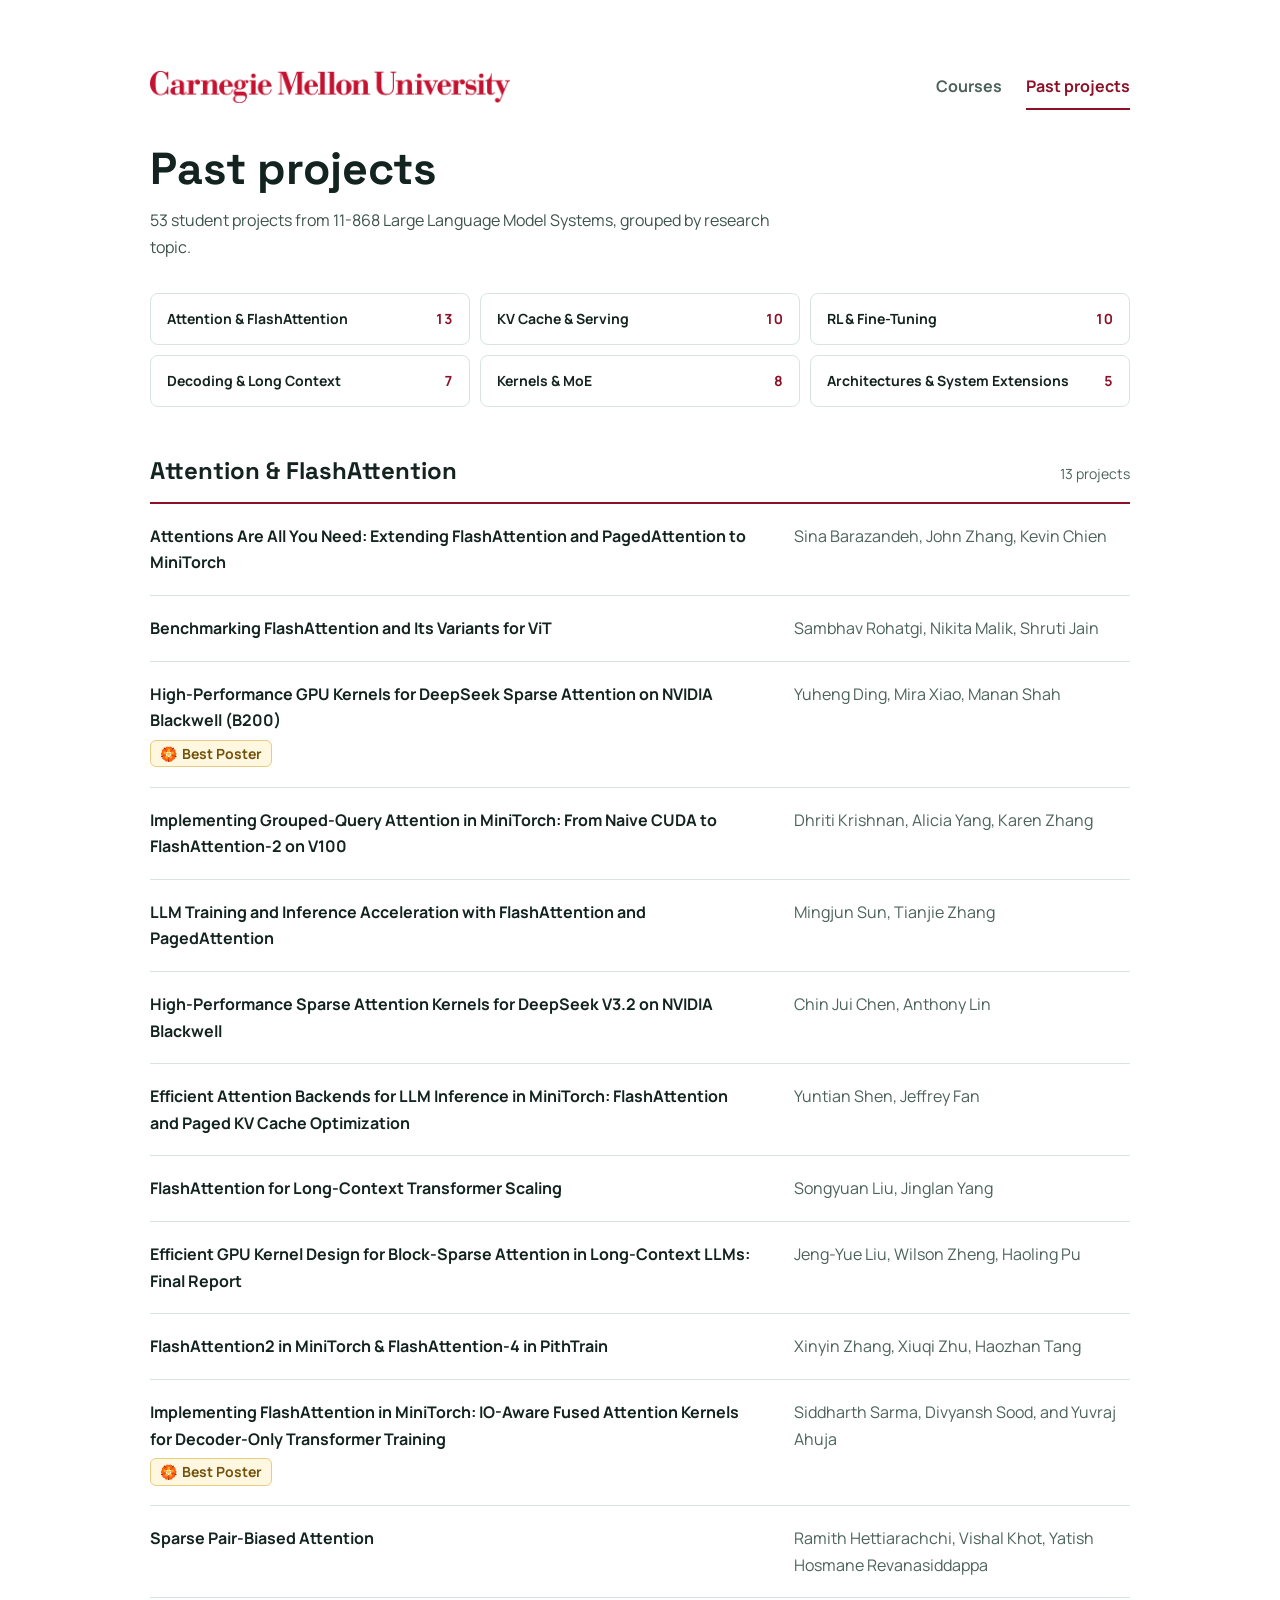
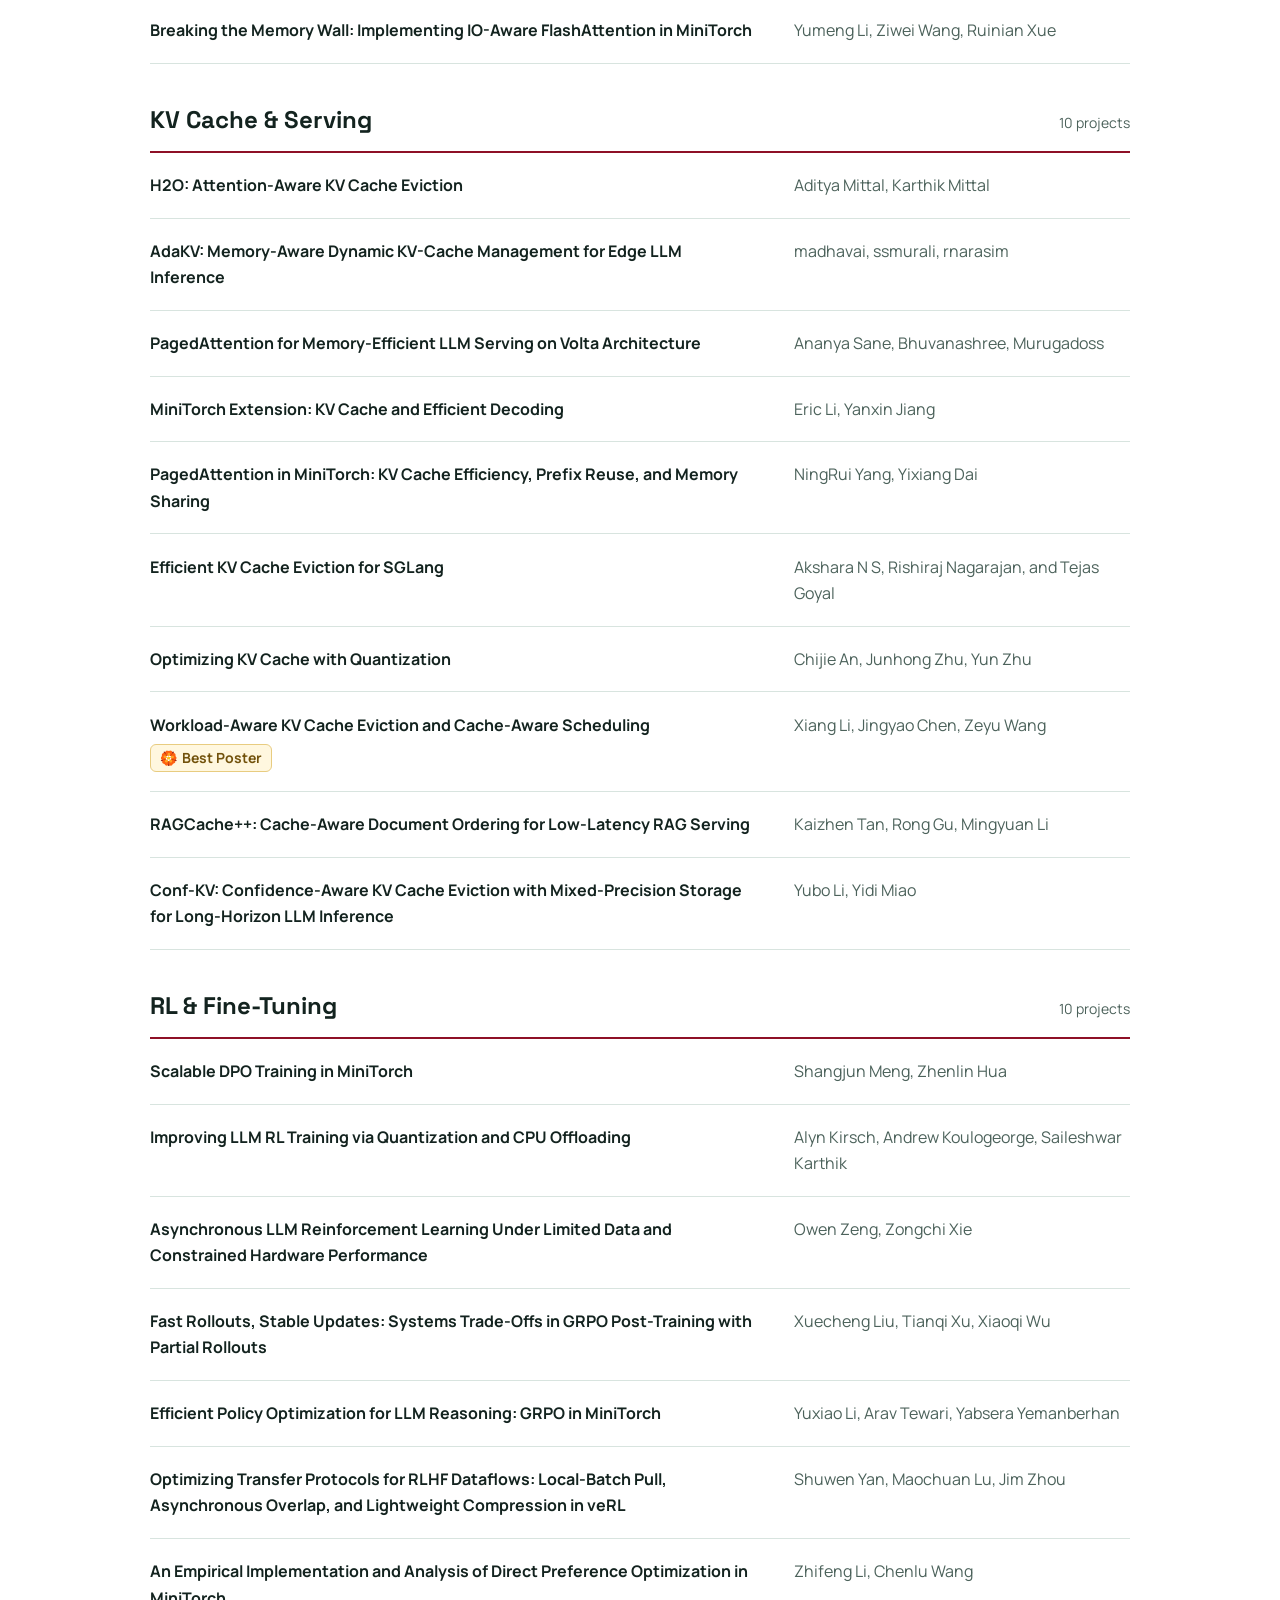
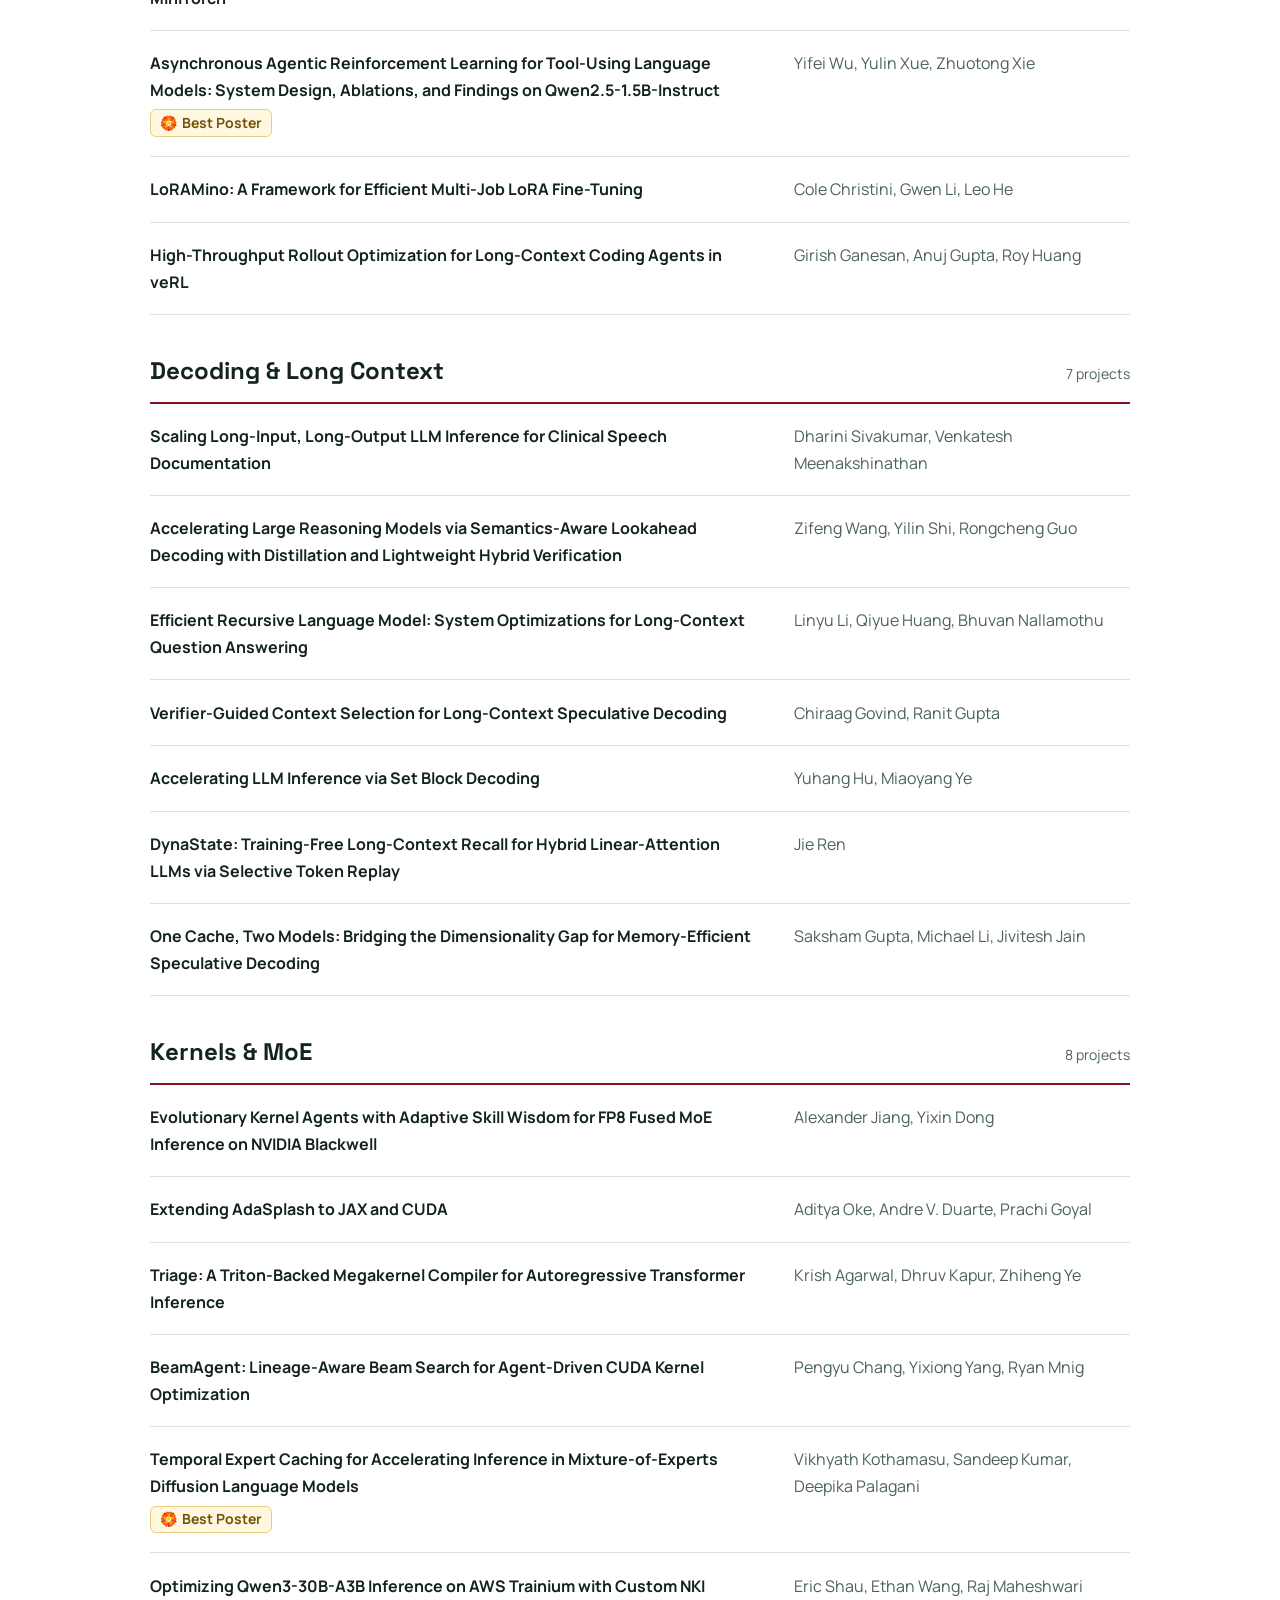
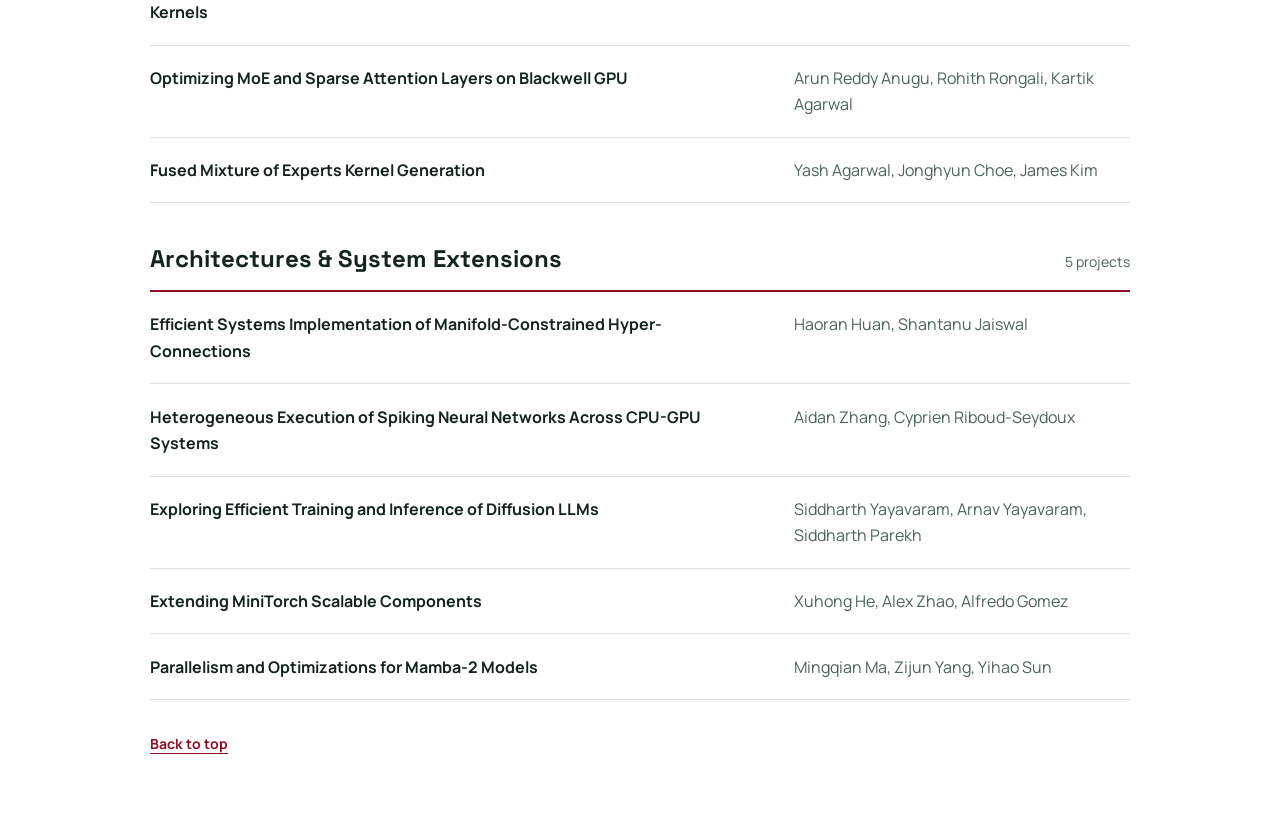
==== past_projects/index.html @ 98f01d7c "Add categorized past projects archive" ====
<!doctype html>
<html lang="en">
  <head>
    <meta charset="UTF-8" />
    <meta name="viewport" content="width=device-width, initial-scale=1.0" />
    <title>Past Projects | CMU LLM Systems</title>
    <meta
      name="description"
      content="Explore 53 past student projects in CMU 11-868 Large Language Model Systems, organized into six research areas."
    />
    <link rel="preconnect" href="https://fonts.googleapis.com" />
    <link rel="preconnect" href="https://fonts.gstatic.com" crossorigin />
    <link
      href="https://fonts.googleapis.com/css2?family=Manrope:wght@400;500;700;800&amp;family=Space+Grotesk:wght@500;700&amp;display=swap"
      rel="stylesheet"
    />
    <link rel="stylesheet" href="/styles.css" />
    <link rel="stylesheet" href="/past_projects/styles.css" />
  </head>
  <body>
    <main class="page archive-page" id="top">
      <div class="site-header">
        <img class="cmu-wordmark" src="/cmu-wordmark-logo.png" alt="Carnegie Mellon University" />
        <nav class="site-nav" aria-label="Main navigation">
          <a href="/">Courses</a>
          <a href="/past_projects/" aria-current="page">Past projects</a>
        </nav>
      </div>
      <header class="hero">
        <h1>Past projects</h1>
        <p class="lead">53 student projects from 11-868 Large Language Model Systems, grouped by research topic.</p>
      </header>

      <nav class="topic-nav" aria-label="Project categories">
        <a href="#attention">Attention &amp; FlashAttention <span class="topic-count">13</span></a>
        <a href="#kv-cache">KV Cache &amp; Serving <span class="topic-count">10</span></a>
        <a href="#training">RL &amp; Fine-Tuning <span class="topic-count">10</span></a>
        <a href="#decoding">Decoding &amp; Long Context <span class="topic-count">7</span></a>
        <a href="#kernels">Kernels &amp; MoE <span class="topic-count">8</span></a>
        <a href="#architectures">Architectures &amp; System Extensions <span class="topic-count">5</span></a>
      </nav>

      <section class="project-section" id="attention" aria-labelledby="attention-heading">
        <div class="section-heading">
          <h2 id="attention-heading">Attention &amp; FlashAttention</h2>
          <span class="section-count">13 projects</span>
        </div>
        <ul class="project-list">
          <li class="project-row">
            <h3 class="project-title">Attentions Are All You Need: Extending FlashAttention and PagedAttention to MiniTorch</h3>
            <p class="project-students">Sina Barazandeh, John Zhang, Kevin Chien</p>
          </li>
          <li class="project-row">
            <h3 class="project-title">Benchmarking FlashAttention and Its Variants for ViT</h3>
            <p class="project-students">Sambhav Rohatgi, Nikita Malik, Shruti Jain</p>
          </li>
          <li class="project-row">
            <h3 class="project-title">
              High-Performance GPU Kernels for DeepSeek Sparse Attention on NVIDIA Blackwell (B200)
              <span class="project-award"><span aria-hidden="true">🏵️</span> Best Poster</span>
            </h3>
            <p class="project-students">Yuheng Ding, Mira Xiao, Manan Shah</p>
          </li>
          <li class="project-row">
            <h3 class="project-title">Implementing Grouped-Query Attention in MiniTorch: From Naive CUDA to FlashAttention-2 on V100</h3>
            <p class="project-students">Dhriti Krishnan, Alicia Yang, Karen Zhang</p>
          </li>
          <li class="project-row">
            <h3 class="project-title">LLM Training and Inference Acceleration with FlashAttention and PagedAttention</h3>
            <p class="project-students">Mingjun Sun, Tianjie Zhang</p>
          </li>
          <li class="project-row">
            <h3 class="project-title">High-Performance Sparse Attention Kernels for DeepSeek V3.2 on NVIDIA Blackwell</h3>
            <p class="project-students">Chin Jui Chen, Anthony Lin</p>
          </li>
          <li class="project-row">
            <h3 class="project-title">Efficient Attention Backends for LLM Inference in MiniTorch: FlashAttention and Paged KV Cache Optimization</h3>
            <p class="project-students">Yuntian Shen, Jeffrey Fan</p>
          </li>
          <li class="project-row">
            <h3 class="project-title">FlashAttention for Long-Context Transformer Scaling</h3>
            <p class="project-students">Songyuan Liu, Jinglan Yang</p>
          </li>
          <li class="project-row">
            <h3 class="project-title">Efficient GPU Kernel Design for Block-Sparse Attention in Long-Context LLMs: Final Report</h3>
            <p class="project-students">Jeng-Yue Liu, Wilson Zheng, Haoling Pu</p>
          </li>
          <li class="project-row">
            <h3 class="project-title">FlashAttention2 in MiniTorch &amp; FlashAttention-4 in PithTrain</h3>
            <p class="project-students">Xinyin Zhang, Xiuqi Zhu, Haozhan Tang</p>
          </li>
          <li class="project-row">
            <h3 class="project-title">
              Implementing FlashAttention in MiniTorch: IO-Aware Fused Attention Kernels for Decoder-Only Transformer Training
              <span class="project-award"><span aria-hidden="true">🏵️</span> Best Poster</span>
            </h3>
            <p class="project-students">Siddharth Sarma, Divyansh Sood, and Yuvraj Ahuja</p>
          </li>
          <li class="project-row">
            <h3 class="project-title">Sparse Pair-Biased Attention</h3>
            <p class="project-students">Ramith Hettiarachchi, Vishal Khot, Yatish Hosmane Revanasiddappa</p>
          </li>
          <li class="project-row">
            <h3 class="project-title">Breaking the Memory Wall: Implementing IO-Aware FlashAttention in MiniTorch</h3>
            <p class="project-students">Yumeng Li, Ziwei Wang, Ruinian Xue</p>
          </li>
        </ul>
      </section>

      <section class="project-section" id="kv-cache" aria-labelledby="kv-cache-heading">
        <div class="section-heading">
          <h2 id="kv-cache-heading">KV Cache &amp; Serving</h2>
          <span class="section-count">10 projects</span>
        </div>
        <ul class="project-list">
          <li class="project-row">
            <h3 class="project-title">H2O: Attention-Aware KV Cache Eviction</h3>
            <p class="project-students">Aditya Mittal, Karthik Mittal</p>
          </li>
          <li class="project-row">
            <h3 class="project-title">AdaKV: Memory-Aware Dynamic KV-Cache Management for Edge LLM Inference</h3>
            <p class="project-students">madhavai, ssmurali, rnarasim</p>
          </li>
          <li class="project-row">
            <h3 class="project-title">PagedAttention for Memory-Efficient LLM Serving on Volta Architecture</h3>
            <p class="project-students">Ananya Sane, Bhuvanashree, Murugadoss</p>
          </li>
          <li class="project-row">
            <h3 class="project-title">MiniTorch Extension: KV Cache and Efficient Decoding</h3>
            <p class="project-students">Eric Li, Yanxin Jiang</p>
          </li>
          <li class="project-row">
            <h3 class="project-title">PagedAttention in MiniTorch: KV Cache Efficiency, Prefix Reuse, and Memory Sharing</h3>
            <p class="project-students">NingRui Yang, Yixiang Dai</p>
          </li>
          <li class="project-row">
            <h3 class="project-title">Efficient KV Cache Eviction for SGLang</h3>
            <p class="project-students">Akshara N S, Rishiraj Nagarajan, and Tejas Goyal</p>
          </li>
          <li class="project-row">
            <h3 class="project-title">Optimizing KV Cache with Quantization</h3>
            <p class="project-students">Chijie An, Junhong Zhu, Yun Zhu</p>
          </li>
          <li class="project-row">
            <h3 class="project-title">
              Workload-Aware KV Cache Eviction and Cache-Aware Scheduling
              <span class="project-award"><span aria-hidden="true">🏵️</span> Best Poster</span>
            </h3>
            <p class="project-students">Xiang Li, Jingyao Chen, Zeyu Wang</p>
          </li>
          <li class="project-row">
            <h3 class="project-title">RAGCache++: Cache-Aware Document Ordering for Low-Latency RAG Serving</h3>
            <p class="project-students">Kaizhen Tan, Rong Gu, Mingyuan Li</p>
          </li>
          <li class="project-row">
            <h3 class="project-title">Conf-KV: Confidence-Aware KV Cache Eviction with Mixed-Precision Storage for Long-Horizon LLM Inference</h3>
            <p class="project-students">Yubo Li, Yidi Miao</p>
          </li>
        </ul>
      </section>

      <section class="project-section" id="training" aria-labelledby="training-heading">
        <div class="section-heading">
          <h2 id="training-heading">RL &amp; Fine-Tuning</h2>
          <span class="section-count">10 projects</span>
        </div>
        <ul class="project-list">
          <li class="project-row">
            <h3 class="project-title">Scalable DPO Training in MiniTorch</h3>
            <p class="project-students">Shangjun Meng, Zhenlin Hua</p>
          </li>
          <li class="project-row">
            <h3 class="project-title">Improving LLM RL Training via Quantization and CPU Offloading</h3>
            <p class="project-students">Alyn Kirsch, Andrew Koulogeorge, Saileshwar Karthik</p>
          </li>
          <li class="project-row">
            <h3 class="project-title">Asynchronous LLM Reinforcement Learning Under Limited Data and Constrained Hardware Performance</h3>
            <p class="project-students">Owen Zeng, Zongchi Xie</p>
          </li>
          <li class="project-row">
            <h3 class="project-title">Fast Rollouts, Stable Updates: Systems Trade-Offs in GRPO Post-Training with Partial Rollouts</h3>
            <p class="project-students">Xuecheng Liu, Tianqi Xu, Xiaoqi Wu</p>
          </li>
          <li class="project-row">
            <h3 class="project-title">Efficient Policy Optimization for LLM Reasoning: GRPO in MiniTorch</h3>
            <p class="project-students">Yuxiao Li, Arav Tewari, Yabsera Yemanberhan</p>
          </li>
          <li class="project-row">
            <h3 class="project-title">Optimizing Transfer Protocols for RLHF Dataflows: Local-Batch Pull, Asynchronous Overlap, and Lightweight Compression in veRL</h3>
            <p class="project-students">Shuwen Yan, Maochuan Lu, Jim Zhou</p>
          </li>
          <li class="project-row">
            <h3 class="project-title">An Empirical Implementation and Analysis of Direct Preference Optimization in MiniTorch</h3>
            <p class="project-students">Zhifeng Li, Chenlu Wang</p>
          </li>
          <li class="project-row">
            <h3 class="project-title">
              Asynchronous Agentic Reinforcement Learning for Tool-Using Language Models: System Design, Ablations, and Findings on Qwen2.5-1.5B-Instruct
              <span class="project-award"><span aria-hidden="true">🏵️</span> Best Poster</span>
            </h3>
            <p class="project-students">Yifei Wu, Yulin Xue, Zhuotong Xie</p>
          </li>
          <li class="project-row">
            <h3 class="project-title">LoRAMino: A Framework for Efficient Multi-Job LoRA Fine-Tuning</h3>
            <p class="project-students">Cole Christini, Gwen Li, Leo He</p>
          </li>
          <li class="project-row">
            <h3 class="project-title">High-Throughput Rollout Optimization for Long-Context Coding Agents in veRL</h3>
            <p class="project-students">Girish Ganesan, Anuj Gupta, Roy Huang</p>
          </li>
        </ul>
      </section>

      <section class="project-section" id="decoding" aria-labelledby="decoding-heading">
        <div class="section-heading">
          <h2 id="decoding-heading">Decoding &amp; Long Context</h2>
          <span class="section-count">7 projects</span>
        </div>
        <ul class="project-list">
          <li class="project-row">
            <h3 class="project-title">Scaling Long-Input, Long-Output LLM Inference for Clinical Speech Documentation</h3>
            <p class="project-students">Dharini Sivakumar, Venkatesh Meenakshinathan</p>
          </li>
          <li class="project-row">
            <h3 class="project-title">Accelerating Large Reasoning Models via Semantics-Aware Lookahead Decoding with Distillation and Lightweight Hybrid Verification</h3>
            <p class="project-students">Zifeng Wang, Yilin Shi, Rongcheng Guo</p>
          </li>
          <li class="project-row">
            <h3 class="project-title">Efficient Recursive Language Model: System Optimizations for Long-Context Question Answering</h3>
            <p class="project-students">Linyu Li, Qiyue Huang, Bhuvan Nallamothu</p>
          </li>
          <li class="project-row">
            <h3 class="project-title">Verifier-Guided Context Selection for Long-Context Speculative Decoding</h3>
            <p class="project-students">Chiraag Govind, Ranit Gupta</p>
          </li>
          <li class="project-row">
            <h3 class="project-title">Accelerating LLM Inference via Set Block Decoding</h3>
            <p class="project-students">Yuhang Hu, Miaoyang Ye</p>
          </li>
          <li class="project-row">
            <h3 class="project-title">DynaState: Training-Free Long-Context Recall for Hybrid Linear-Attention LLMs via Selective Token Replay</h3>
            <p class="project-students">Jie Ren</p>
          </li>
          <li class="project-row">
            <h3 class="project-title">One Cache, Two Models: Bridging the Dimensionality Gap for Memory-Efficient Speculative Decoding</h3>
            <p class="project-students">Saksham Gupta, Michael Li, Jivitesh Jain</p>
          </li>
        </ul>
      </section>

      <section class="project-section" id="kernels" aria-labelledby="kernels-heading">
        <div class="section-heading">
          <h2 id="kernels-heading">Kernels &amp; MoE</h2>
          <span class="section-count">8 projects</span>
        </div>
        <ul class="project-list">
          <li class="project-row">
            <h3 class="project-title">Evolutionary Kernel Agents with Adaptive Skill Wisdom for FP8 Fused MoE Inference on NVIDIA Blackwell</h3>
            <p class="project-students">Alexander Jiang, Yixin Dong</p>
          </li>
          <li class="project-row">
            <h3 class="project-title">Extending AdaSplash to JAX and CUDA</h3>
            <p class="project-students">Aditya Oke, Andre V. Duarte, Prachi Goyal</p>
          </li>
          <li class="project-row">
            <h3 class="project-title">Triage: A Triton-Backed Megakernel Compiler for Autoregressive Transformer Inference</h3>
            <p class="project-students">Krish Agarwal, Dhruv Kapur, Zhiheng Ye</p>
          </li>
          <li class="project-row">
            <h3 class="project-title">BeamAgent: Lineage-Aware Beam Search for Agent-Driven CUDA Kernel Optimization</h3>
            <p class="project-students">Pengyu Chang, Yixiong Yang, Ryan Mnig</p>
          </li>
          <li class="project-row">
            <h3 class="project-title">
              Temporal Expert Caching for Accelerating Inference in Mixture-of-Experts Diffusion Language Models
              <span class="project-award"><span aria-hidden="true">🏵️</span> Best Poster</span>
            </h3>
            <p class="project-students">Vikhyath Kothamasu, Sandeep Kumar, Deepika Palagani</p>
          </li>
          <li class="project-row">
            <h3 class="project-title">Optimizing Qwen3-30B-A3B Inference on AWS Trainium with Custom NKI Kernels</h3>
            <p class="project-students">Eric Shau, Ethan Wang, Raj Maheshwari</p>
          </li>
          <li class="project-row">
            <h3 class="project-title">Optimizing MoE and Sparse Attention Layers on Blackwell GPU</h3>
            <p class="project-students">Arun Reddy Anugu, Rohith Rongali, Kartik Agarwal</p>
          </li>
          <li class="project-row">
            <h3 class="project-title">Fused Mixture of Experts Kernel Generation</h3>
            <p class="project-students">Yash Agarwal, Jonghyun Choe, James Kim</p>
          </li>
        </ul>
      </section>

      <section class="project-section" id="architectures" aria-labelledby="architectures-heading">
        <div class="section-heading">
          <h2 id="architectures-heading">Architectures &amp; System Extensions</h2>
          <span class="section-count">5 projects</span>
        </div>
        <ul class="project-list">
          <li class="project-row">
            <h3 class="project-title">Efficient Systems Implementation of Manifold-Constrained Hyper-Connections</h3>
            <p class="project-students">Haoran Huan, Shantanu Jaiswal</p>
          </li>
          <li class="project-row">
            <h3 class="project-title">Heterogeneous Execution of Spiking Neural Networks Across CPU-GPU Systems</h3>
            <p class="project-students">Aidan Zhang, Cyprien Riboud-Seydoux</p>
          </li>
          <li class="project-row">
            <h3 class="project-title">Exploring Efficient Training and Inference of Diffusion LLMs</h3>
            <p class="project-students">Siddharth Yayavaram, Arnav Yayavaram, Siddharth Parekh</p>
          </li>
          <li class="project-row">
            <h3 class="project-title">Extending MiniTorch Scalable Components</h3>
            <p class="project-students">Xuhong He, Alex Zhao, Alfredo Gomez</p>
          </li>
          <li class="project-row">
            <h3 class="project-title">Parallelism and Optimizations for Mamba-2 Models</h3>
            <p class="project-students">Mingqian Ma, Zijun Yang, Yihao Sun</p>
          </li>
        </ul>
      </section>

      <footer class="archive-footer">
        <a href="#top">Back to top</a>
      </footer>
    </main>
  </body>
</html>
---- styles.css ----
:root {
  --bg-top: #f5f9ff;
  --bg-bottom: #eef5f2;
  --surface: #ffffff;
  --surface-border: #d8e4df;
  --text: #13231f;
  --text-muted: #4c625b;
  --accent: #14624e;
  --accent-soft: #e6f4ef;
  --term-red-text: #8e1026;
  --term-red-hover: #b3122d;
  --term-red-bg: #ffe3e7;
  --term-red-border: #f5c2cb;
  --shadow: 0 14px 30px rgba(19, 35, 31, 0.08);
  --radius: 14px;
}

* {
  box-sizing: border-box;
}

body {
  margin: 0;
  min-height: 100vh;
  font-family: "Manrope", "Segoe UI", sans-serif;
  color: var(--text);
  background: #ffffff;
}

.page {
  width: min(980px, 92vw);
  margin: 0 auto;
  padding: 4rem 0 5rem;
}

.hero {
  margin-bottom: 2rem;
  animation: fade-slide 0.5s ease-out both;
}

.site-header {
  display: flex;
  flex-wrap: wrap;
  align-items: center;
  justify-content: space-between;
  gap: 1rem 2rem;
  margin-bottom: 2rem;
}

.site-header .cmu-wordmark {
  margin: 0;
}

.site-nav {
  display: flex;
  flex-wrap: wrap;
  gap: 1.5rem;
}

.site-nav a {
  padding: 0.7rem 0;
  border-bottom: 2px solid transparent;
  color: var(--text-muted);
  font-size: 1rem;
  font-weight: 700;
  text-decoration: none;
}

.site-nav a:hover,
.site-nav a[aria-current="page"] {
  border-color: var(--term-red-text);
  color: var(--term-red-text);
}

a:focus-visible {
  outline: 3px solid var(--accent);
  outline-offset: 4px;
}

.eyebrow {
  margin: 0 0 0.55rem;
  font-size: 0.82rem;
  letter-spacing: 0.12em;
  text-transform: uppercase;
  color: var(--text-muted);
  font-weight: 700;
}

.cmu-wordmark {
  display: block;
  width: min(360px, 78vw);
  height: auto;
  margin: 0 0 0.8rem;
}

h1 {
  margin: 0 0 0.65rem;
  font-family: "Space Grotesk", "Manrope", sans-serif;
  font-size: clamp(1.8rem, 2.2vw + 1.1rem, 2.8rem);
  line-height: 1.2;
}

.lead {
  margin: 0;
  max-width: 65ch;
  color: #3e534d;
  font-size: 1rem;
  line-height: 1.7;
}

.cards {
  list-style: none;
  margin: 2.2rem 0 0;
  padding: 0;
  display: grid;
  grid-template-columns: repeat(auto-fit, minmax(min(340px, 100%), 1fr));
  gap: 1.3rem;
}

.card {
  position: relative;
  background: linear-gradient(165deg, #ffffff 0%, #f7fbff 58%, #f1f7f4 100%);
  border: 1px solid var(--surface-border);
  border-radius: var(--radius);
  box-shadow: 0 12px 24px rgba(19, 35, 31, 0.09);
  transition: transform 0.2s ease, box-shadow 0.2s ease, border-color 0.2s ease;
  animation: fade-slide 0.45s ease-out both;
  overflow: hidden;
}

.card::before {
  content: "";
  position: absolute;
  left: -20%;
  top: 0;
  width: 140%;
  height: 4px;
  background: linear-gradient(90deg, #ffd6de 0%, #ffe8c8 35%, #dff1e9 100%);
  opacity: 0.95;
  pointer-events: none;
}

.card:nth-child(2n) {
  background: linear-gradient(165deg, #ffffff 0%, #fff8fb 62%, #f8fdfb 100%);
}

.card:nth-child(3n) {
  background: linear-gradient(165deg, #ffffff 0%, #f7fbff 50%, #fff7f1 100%);
}

.card::after {
  content: "";
  position: absolute;
  inset: 0;
  border-radius: inherit;
  background: linear-gradient(130deg, rgba(255, 255, 255, 0.52), rgba(255, 255, 255, 0));
  pointer-events: none;
}

.card:nth-child(2) {
  animation-delay: 0.06s;
}

.card:nth-child(3) {
  animation-delay: 0.12s;
}

.card:nth-child(4) {
  animation-delay: 0.18s;
}

.card:hover,
.card:focus-within {
  transform: translateY(-5px);
  border-color: #c7dcd1;
  box-shadow:
    0 22px 42px rgba(19, 35, 31, 0.14),
    0 0 0 1px rgba(199, 220, 209, 0.35);
}

.card a {
  display: grid;
  gap: 0.25rem;
  min-height: 150px;
  padding: 0.72rem 0.72rem 0.78rem;
  justify-items: center;
  align-content: center;
  text-align: center;
  color: inherit;
  text-decoration: none;
}

.term {
  width: fit-content;
  padding: 0;
  border-radius: 0;
  font-size: 1.42rem;
  text-transform: uppercase;
  letter-spacing: 0.08em;
  color: var(--term-red-text);
  background: transparent;
  border: none;
  font-weight: 600;
  transition: color 0.2s ease;
}

.card:hover .term,
.card:focus-within .term {
  color: var(--term-red-hover);
}

.title {
  margin: 0;
  font-size: 2.2rem;
  line-height: 1.28;
  font-weight: 800;
  color: #111111;
}

.manage-note {
  margin-top: 2rem;
  padding: 0.95rem 1rem;
  border-radius: 10px;
  border: 1px dashed #a9c6ba;
  background: rgba(255, 255, 255, 0.5);
  color: #2f5048;
  font-size: 0.93rem;
}

@keyframes fade-slide {
  from {
    opacity: 0;
    transform: translateY(8px);
  }
  to {
    opacity: 1;
    transform: translateY(0);
  }
}

@media (max-width: 640px) {
  .page {
    padding-top: 2.6rem;
  }

  .cmu-wordmark {
    width: min(300px, 82vw);
    margin-bottom: 0.65rem;
  }

  .lead {
    font-size: 0.95rem;
    line-height: 1.6;
  }

  .card a {
    min-height: 118px;
    padding: 0.58rem 0.58rem 0.62rem;
    gap: 0.2rem;
  }

  .term {
    font-size: 1.18rem;
  }

  .title {
    font-size: 1.85rem;
    line-height: 1.2;
  }
}
---- past_projects/styles.css ----
.archive-page .lead {
  font-size: 1rem;
}

.topic-nav {
  display: grid;
  grid-template-columns: repeat(3, minmax(0, 1fr));
  gap: 0.65rem;
  margin: 0 0 3rem;
}

.topic-nav a {
  display: flex;
  align-items: center;
  justify-content: space-between;
  gap: 0.75rem;
  padding: 0.9rem 1rem;
  border: 1px solid var(--surface-border);
  border-radius: 8px;
  color: var(--text);
  font-size: 0.875rem;
  font-weight: 700;
  line-height: 1.5;
  text-decoration: none;
}

.topic-nav a:hover {
  border-color: var(--term-red-border);
  background: #fff7f8;
  color: var(--term-red-text);
}

.topic-count {
  color: var(--term-red-text);
  font-variant-numeric: tabular-nums;
}

.project-section {
  margin-top: 2.5rem;
  scroll-margin-top: 1.5rem;
}

.section-heading {
  display: flex;
  flex-wrap: wrap;
  align-items: baseline;
  justify-content: space-between;
  gap: 0.5rem 1rem;
  padding-bottom: 0.9rem;
  border-bottom: 2px solid var(--term-red-text);
}

.section-heading h2 {
  margin: 0;
  font-family: "Space Grotesk", "Manrope", sans-serif;
  font-size: clamp(1.25rem, 1.15rem + 0.5vw, 1.5rem);
  line-height: 1.35;
}

.section-count {
  color: var(--text-muted);
  font-size: 0.875rem;
  white-space: nowrap;
}

.project-list {
  margin: 0;
  padding: 0;
  list-style: none;
}

.project-row {
  display: grid;
  grid-template-columns: minmax(0, 1.8fr) minmax(0, 1fr);
  gap: 0.4rem 2.5rem;
  padding: 1.2rem 0;
  border-bottom: 1px solid var(--surface-border);
  overflow-wrap: anywhere;
}

.project-title,
.project-students {
  margin: 0;
  font-size: 1rem;
  line-height: 1.65;
}

.project-title {
  font-weight: 700;
}

.project-award {
  display: flex;
  align-items: center;
  gap: 0.35rem;
  width: fit-content;
  margin-top: 0.4rem;
  padding: 0.1rem 0.55rem;
  border: 1px solid #e8cc80;
  border-radius: 6px;
  background: #fff7df;
  color: #72520c;
  font-size: 0.875rem;
  line-height: 1.6;
}

.project-students {
  color: var(--text-muted);
}

.archive-footer {
  margin-top: 2rem;
}

.archive-footer a {
  color: var(--term-red-text);
  font-size: 0.875rem;
  font-weight: 700;
  text-underline-offset: 0.25em;
}

@media (max-width: 760px) {
  .topic-nav {
    grid-template-columns: repeat(2, minmax(0, 1fr));
  }

  .project-row {
    grid-template-columns: minmax(0, 1fr);
    padding: 1rem 0;
  }
}

@media (max-width: 400px) {
  .topic-nav {
    grid-template-columns: minmax(0, 1fr);
  }
}

@media (prefers-reduced-motion: reduce) {
  .archive-page .hero {
    animation: none;
  }
}
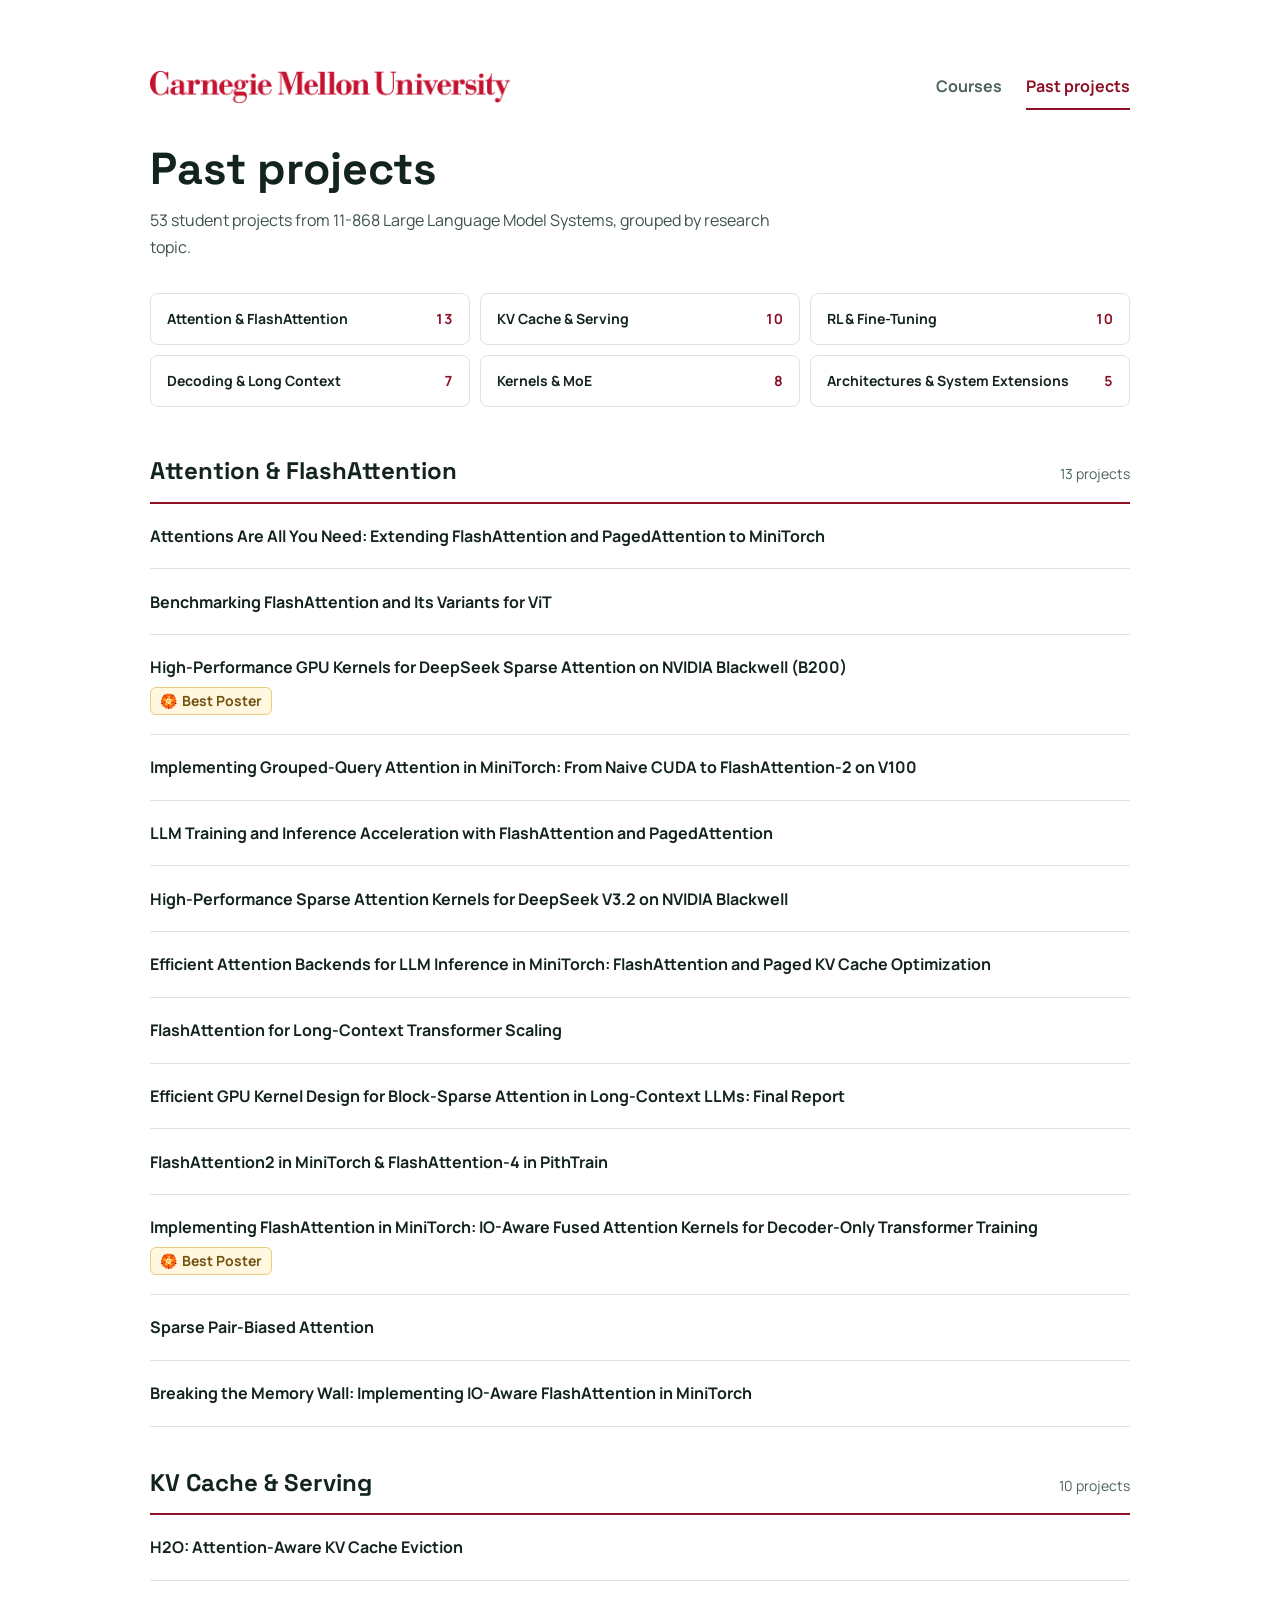
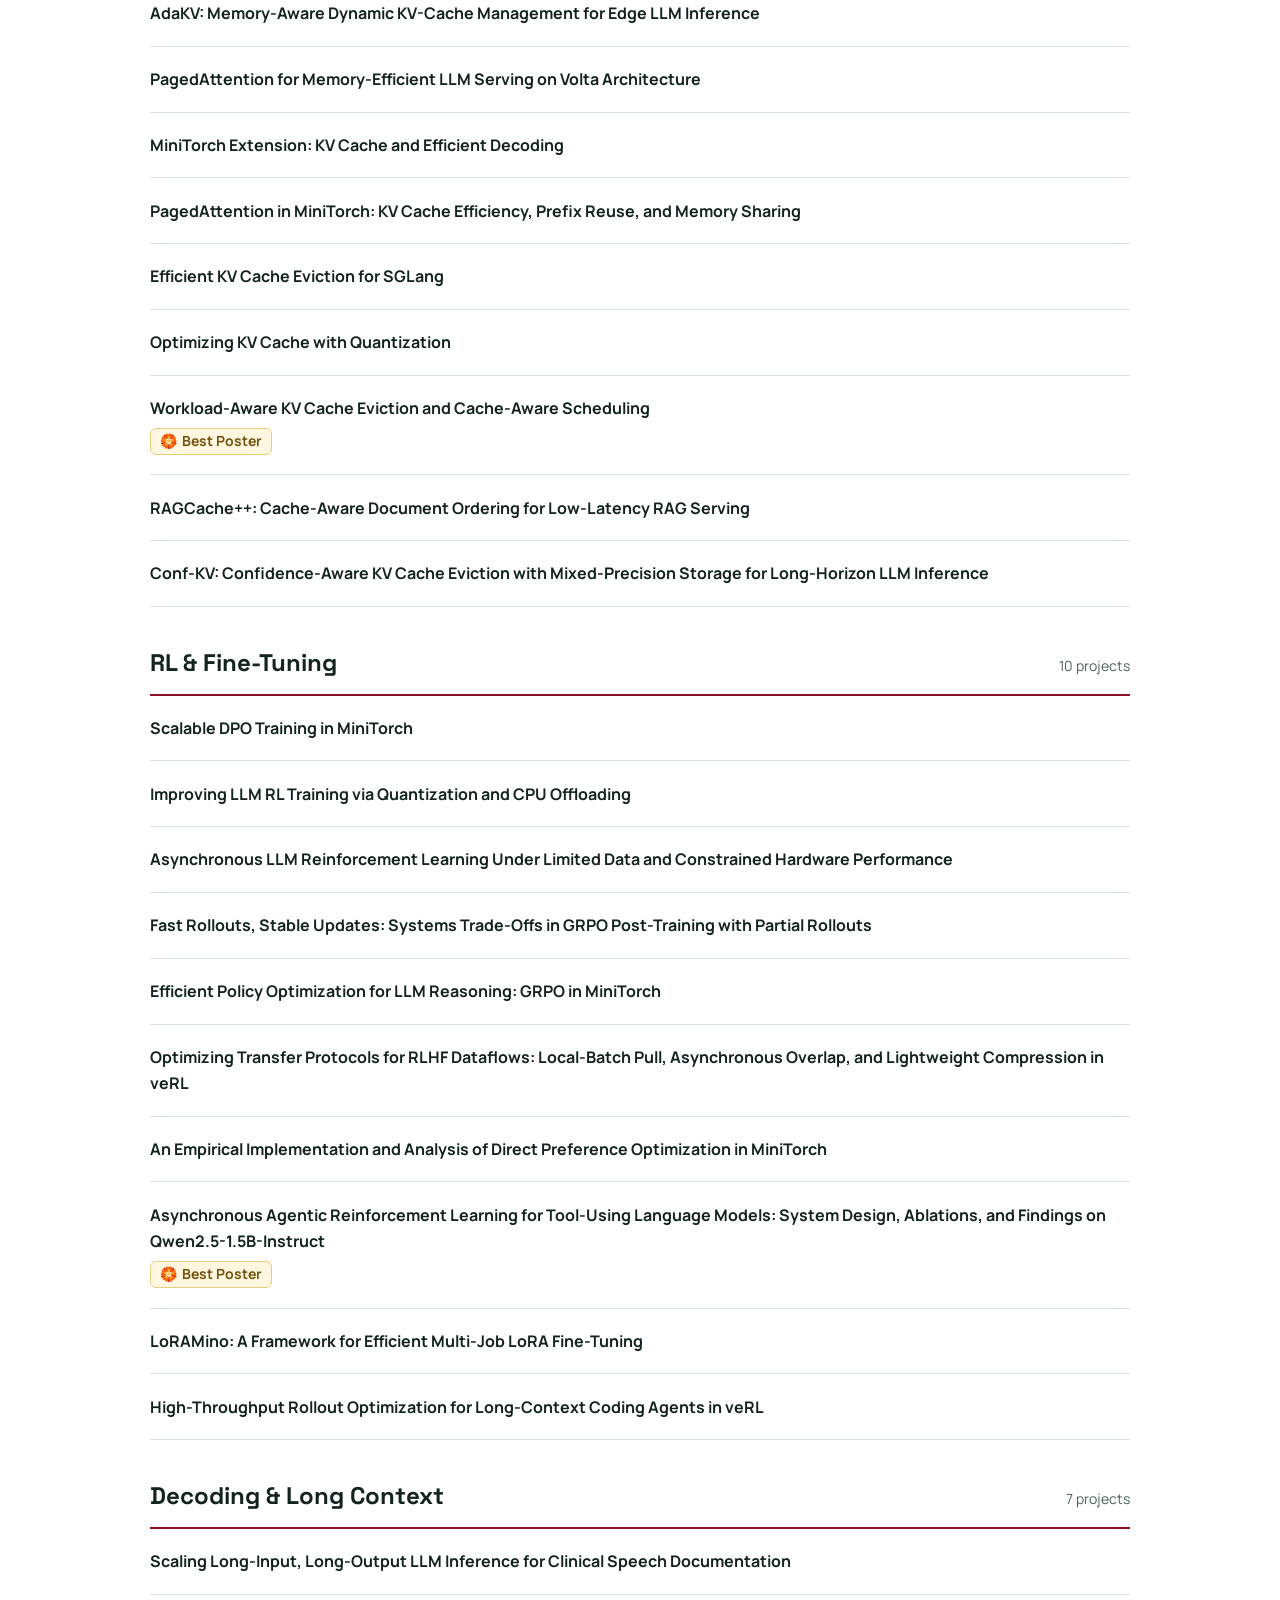
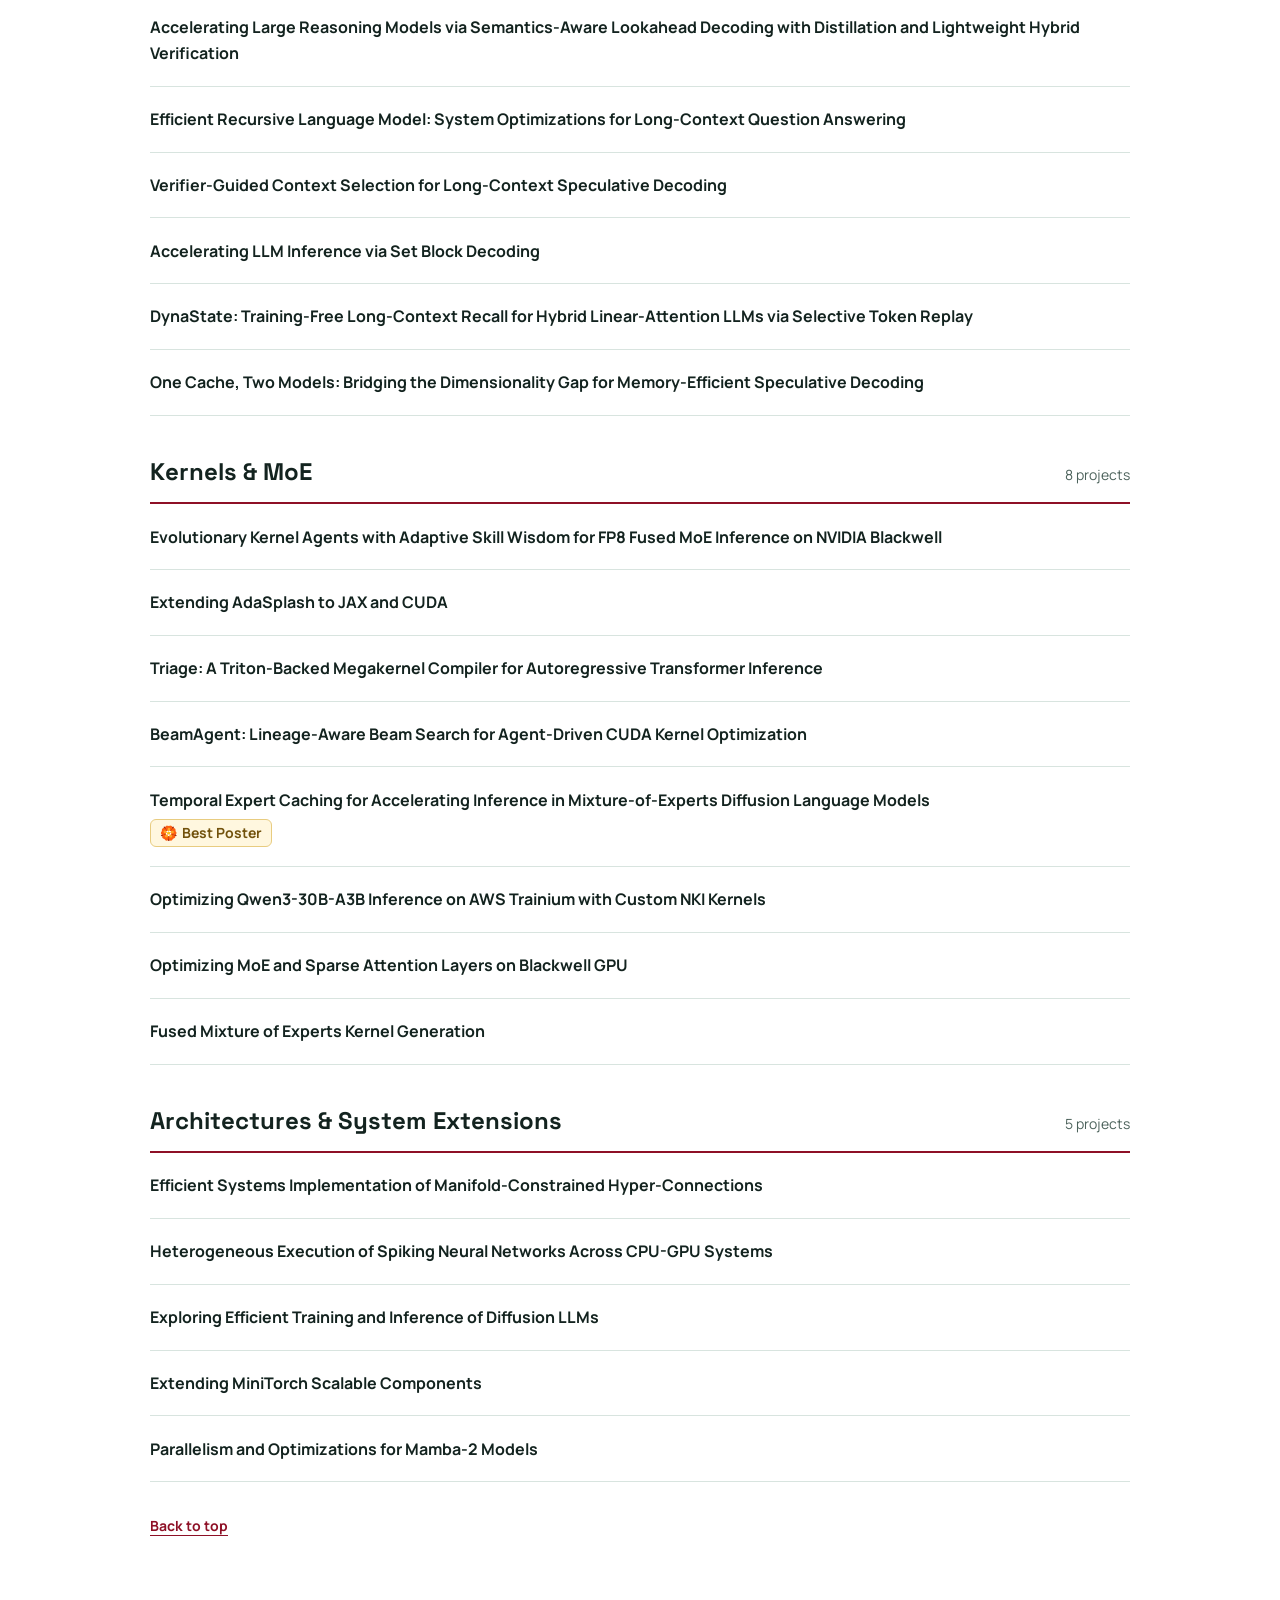
==== commit 6c19f62e: "Hide student names from project archive" ====
--- a/past_projects/index.html
+++ b/past_projects/index.html
@@ -48,61 +48,48 @@
         <ul class="project-list">
           <li class="project-row">
             <h3 class="project-title">Attentions Are All You Need: Extending FlashAttention and PagedAttention to MiniTorch</h3>
-            <p class="project-students">Sina Barazandeh, John Zhang, Kevin Chien</p>
           </li>
           <li class="project-row">
             <h3 class="project-title">Benchmarking FlashAttention and Its Variants for ViT</h3>
-            <p class="project-students">Sambhav Rohatgi, Nikita Malik, Shruti Jain</p>
           </li>
           <li class="project-row">
             <h3 class="project-title">
               High-Performance GPU Kernels for DeepSeek Sparse Attention on NVIDIA Blackwell (B200)
               <span class="project-award"><span aria-hidden="true">🏵️</span> Best Poster</span>
             </h3>
-            <p class="project-students">Yuheng Ding, Mira Xiao, Manan Shah</p>
           </li>
           <li class="project-row">
             <h3 class="project-title">Implementing Grouped-Query Attention in MiniTorch: From Naive CUDA to FlashAttention-2 on V100</h3>
-            <p class="project-students">Dhriti Krishnan, Alicia Yang, Karen Zhang</p>
           </li>
           <li class="project-row">
             <h3 class="project-title">LLM Training and Inference Acceleration with FlashAttention and PagedAttention</h3>
-            <p class="project-students">Mingjun Sun, Tianjie Zhang</p>
           </li>
           <li class="project-row">
             <h3 class="project-title">High-Performance Sparse Attention Kernels for DeepSeek V3.2 on NVIDIA Blackwell</h3>
-            <p class="project-students">Chin Jui Chen, Anthony Lin</p>
           </li>
           <li class="project-row">
             <h3 class="project-title">Efficient Attention Backends for LLM Inference in MiniTorch: FlashAttention and Paged KV Cache Optimization</h3>
-            <p class="project-students">Yuntian Shen, Jeffrey Fan</p>
           </li>
           <li class="project-row">
             <h3 class="project-title">FlashAttention for Long-Context Transformer Scaling</h3>
-            <p class="project-students">Songyuan Liu, Jinglan Yang</p>
           </li>
           <li class="project-row">
             <h3 class="project-title">Efficient GPU Kernel Design for Block-Sparse Attention in Long-Context LLMs: Final Report</h3>
-            <p class="project-students">Jeng-Yue Liu, Wilson Zheng, Haoling Pu</p>
           </li>
           <li class="project-row">
             <h3 class="project-title">FlashAttention2 in MiniTorch &amp; FlashAttention-4 in PithTrain</h3>
-            <p class="project-students">Xinyin Zhang, Xiuqi Zhu, Haozhan Tang</p>
           </li>
           <li class="project-row">
             <h3 class="project-title">
               Implementing FlashAttention in MiniTorch: IO-Aware Fused Attention Kernels for Decoder-Only Transformer Training
               <span class="project-award"><span aria-hidden="true">🏵️</span> Best Poster</span>
             </h3>
-            <p class="project-students">Siddharth Sarma, Divyansh Sood, and Yuvraj Ahuja</p>
           </li>
           <li class="project-row">
             <h3 class="project-title">Sparse Pair-Biased Attention</h3>
-            <p class="project-students">Ramith Hettiarachchi, Vishal Khot, Yatish Hosmane Revanasiddappa</p>
           </li>
           <li class="project-row">
             <h3 class="project-title">Breaking the Memory Wall: Implementing IO-Aware FlashAttention in MiniTorch</h3>
-            <p class="project-students">Yumeng Li, Ziwei Wang, Ruinian Xue</p>
           </li>
         </ul>
       </section>
@@ -115,46 +102,36 @@
         <ul class="project-list">
           <li class="project-row">
             <h3 class="project-title">H2O: Attention-Aware KV Cache Eviction</h3>
-            <p class="project-students">Aditya Mittal, Karthik Mittal</p>
           </li>
           <li class="project-row">
             <h3 class="project-title">AdaKV: Memory-Aware Dynamic KV-Cache Management for Edge LLM Inference</h3>
-            <p class="project-students">madhavai, ssmurali, rnarasim</p>
           </li>
           <li class="project-row">
             <h3 class="project-title">PagedAttention for Memory-Efficient LLM Serving on Volta Architecture</h3>
-            <p class="project-students">Ananya Sane, Bhuvanashree, Murugadoss</p>
           </li>
           <li class="project-row">
             <h3 class="project-title">MiniTorch Extension: KV Cache and Efficient Decoding</h3>
-            <p class="project-students">Eric Li, Yanxin Jiang</p>
           </li>
           <li class="project-row">
             <h3 class="project-title">PagedAttention in MiniTorch: KV Cache Efficiency, Prefix Reuse, and Memory Sharing</h3>
-            <p class="project-students">NingRui Yang, Yixiang Dai</p>
           </li>
           <li class="project-row">
             <h3 class="project-title">Efficient KV Cache Eviction for SGLang</h3>
-            <p class="project-students">Akshara N S, Rishiraj Nagarajan, and Tejas Goyal</p>
           </li>
           <li class="project-row">
             <h3 class="project-title">Optimizing KV Cache with Quantization</h3>
-            <p class="project-students">Chijie An, Junhong Zhu, Yun Zhu</p>
           </li>
           <li class="project-row">
             <h3 class="project-title">
               Workload-Aware KV Cache Eviction and Cache-Aware Scheduling
               <span class="project-award"><span aria-hidden="true">🏵️</span> Best Poster</span>
             </h3>
-            <p class="project-students">Xiang Li, Jingyao Chen, Zeyu Wang</p>
           </li>
           <li class="project-row">
             <h3 class="project-title">RAGCache++: Cache-Aware Document Ordering for Low-Latency RAG Serving</h3>
-            <p class="project-students">Kaizhen Tan, Rong Gu, Mingyuan Li</p>
           </li>
           <li class="project-row">
             <h3 class="project-title">Conf-KV: Confidence-Aware KV Cache Eviction with Mixed-Precision Storage for Long-Horizon LLM Inference</h3>
-            <p class="project-students">Yubo Li, Yidi Miao</p>
           </li>
         </ul>
       </section>
@@ -167,46 +144,36 @@
         <ul class="project-list">
           <li class="project-row">
             <h3 class="project-title">Scalable DPO Training in MiniTorch</h3>
-            <p class="project-students">Shangjun Meng, Zhenlin Hua</p>
           </li>
           <li class="project-row">
             <h3 class="project-title">Improving LLM RL Training via Quantization and CPU Offloading</h3>
-            <p class="project-students">Alyn Kirsch, Andrew Koulogeorge, Saileshwar Karthik</p>
           </li>
           <li class="project-row">
             <h3 class="project-title">Asynchronous LLM Reinforcement Learning Under Limited Data and Constrained Hardware Performance</h3>
-            <p class="project-students">Owen Zeng, Zongchi Xie</p>
           </li>
           <li class="project-row">
             <h3 class="project-title">Fast Rollouts, Stable Updates: Systems Trade-Offs in GRPO Post-Training with Partial Rollouts</h3>
-            <p class="project-students">Xuecheng Liu, Tianqi Xu, Xiaoqi Wu</p>
           </li>
           <li class="project-row">
             <h3 class="project-title">Efficient Policy Optimization for LLM Reasoning: GRPO in MiniTorch</h3>
-            <p class="project-students">Yuxiao Li, Arav Tewari, Yabsera Yemanberhan</p>
           </li>
           <li class="project-row">
             <h3 class="project-title">Optimizing Transfer Protocols for RLHF Dataflows: Local-Batch Pull, Asynchronous Overlap, and Lightweight Compression in veRL</h3>
-            <p class="project-students">Shuwen Yan, Maochuan Lu, Jim Zhou</p>
           </li>
           <li class="project-row">
             <h3 class="project-title">An Empirical Implementation and Analysis of Direct Preference Optimization in MiniTorch</h3>
-            <p class="project-students">Zhifeng Li, Chenlu Wang</p>
           </li>
           <li class="project-row">
             <h3 class="project-title">
               Asynchronous Agentic Reinforcement Learning for Tool-Using Language Models: System Design, Ablations, and Findings on Qwen2.5-1.5B-Instruct
               <span class="project-award"><span aria-hidden="true">🏵️</span> Best Poster</span>
             </h3>
-            <p class="project-students">Yifei Wu, Yulin Xue, Zhuotong Xie</p>
           </li>
           <li class="project-row">
             <h3 class="project-title">LoRAMino: A Framework for Efficient Multi-Job LoRA Fine-Tuning</h3>
-            <p class="project-students">Cole Christini, Gwen Li, Leo He</p>
           </li>
           <li class="project-row">
             <h3 class="project-title">High-Throughput Rollout Optimization for Long-Context Coding Agents in veRL</h3>
-            <p class="project-students">Girish Ganesan, Anuj Gupta, Roy Huang</p>
           </li>
         </ul>
       </section>
@@ -219,31 +186,24 @@
         <ul class="project-list">
           <li class="project-row">
             <h3 class="project-title">Scaling Long-Input, Long-Output LLM Inference for Clinical Speech Documentation</h3>
-            <p class="project-students">Dharini Sivakumar, Venkatesh Meenakshinathan</p>
           </li>
           <li class="project-row">
             <h3 class="project-title">Accelerating Large Reasoning Models via Semantics-Aware Lookahead Decoding with Distillation and Lightweight Hybrid Verification</h3>
-            <p class="project-students">Zifeng Wang, Yilin Shi, Rongcheng Guo</p>
           </li>
           <li class="project-row">
             <h3 class="project-title">Efficient Recursive Language Model: System Optimizations for Long-Context Question Answering</h3>
-            <p class="project-students">Linyu Li, Qiyue Huang, Bhuvan Nallamothu</p>
           </li>
           <li class="project-row">
             <h3 class="project-title">Verifier-Guided Context Selection for Long-Context Speculative Decoding</h3>
-            <p class="project-students">Chiraag Govind, Ranit Gupta</p>
           </li>
           <li class="project-row">
             <h3 class="project-title">Accelerating LLM Inference via Set Block Decoding</h3>
-            <p class="project-students">Yuhang Hu, Miaoyang Ye</p>
           </li>
           <li class="project-row">
             <h3 class="project-title">DynaState: Training-Free Long-Context Recall for Hybrid Linear-Attention LLMs via Selective Token Replay</h3>
-            <p class="project-students">Jie Ren</p>
           </li>
           <li class="project-row">
             <h3 class="project-title">One Cache, Two Models: Bridging the Dimensionality Gap for Memory-Efficient Speculative Decoding</h3>
-            <p class="project-students">Saksham Gupta, Michael Li, Jivitesh Jain</p>
           </li>
         </ul>
       </section>
@@ -256,38 +216,30 @@
         <ul class="project-list">
           <li class="project-row">
             <h3 class="project-title">Evolutionary Kernel Agents with Adaptive Skill Wisdom for FP8 Fused MoE Inference on NVIDIA Blackwell</h3>
-            <p class="project-students">Alexander Jiang, Yixin Dong</p>
           </li>
           <li class="project-row">
             <h3 class="project-title">Extending AdaSplash to JAX and CUDA</h3>
-            <p class="project-students">Aditya Oke, Andre V. Duarte, Prachi Goyal</p>
           </li>
           <li class="project-row">
             <h3 class="project-title">Triage: A Triton-Backed Megakernel Compiler for Autoregressive Transformer Inference</h3>
-            <p class="project-students">Krish Agarwal, Dhruv Kapur, Zhiheng Ye</p>
           </li>
           <li class="project-row">
             <h3 class="project-title">BeamAgent: Lineage-Aware Beam Search for Agent-Driven CUDA Kernel Optimization</h3>
-            <p class="project-students">Pengyu Chang, Yixiong Yang, Ryan Mnig</p>
           </li>
           <li class="project-row">
             <h3 class="project-title">
               Temporal Expert Caching for Accelerating Inference in Mixture-of-Experts Diffusion Language Models
               <span class="project-award"><span aria-hidden="true">🏵️</span> Best Poster</span>
             </h3>
-            <p class="project-students">Vikhyath Kothamasu, Sandeep Kumar, Deepika Palagani</p>
           </li>
           <li class="project-row">
             <h3 class="project-title">Optimizing Qwen3-30B-A3B Inference on AWS Trainium with Custom NKI Kernels</h3>
-            <p class="project-students">Eric Shau, Ethan Wang, Raj Maheshwari</p>
           </li>
           <li class="project-row">
             <h3 class="project-title">Optimizing MoE and Sparse Attention Layers on Blackwell GPU</h3>
-            <p class="project-students">Arun Reddy Anugu, Rohith Rongali, Kartik Agarwal</p>
           </li>
           <li class="project-row">
             <h3 class="project-title">Fused Mixture of Experts Kernel Generation</h3>
-            <p class="project-students">Yash Agarwal, Jonghyun Choe, James Kim</p>
           </li>
         </ul>
       </section>
@@ -300,23 +252,18 @@
         <ul class="project-list">
           <li class="project-row">
             <h3 class="project-title">Efficient Systems Implementation of Manifold-Constrained Hyper-Connections</h3>
-            <p class="project-students">Haoran Huan, Shantanu Jaiswal</p>
           </li>
           <li class="project-row">
             <h3 class="project-title">Heterogeneous Execution of Spiking Neural Networks Across CPU-GPU Systems</h3>
-            <p class="project-students">Aidan Zhang, Cyprien Riboud-Seydoux</p>
           </li>
           <li class="project-row">
             <h3 class="project-title">Exploring Efficient Training and Inference of Diffusion LLMs</h3>
-            <p class="project-students">Siddharth Yayavaram, Arnav Yayavaram, Siddharth Parekh</p>
           </li>
           <li class="project-row">
             <h3 class="project-title">Extending MiniTorch Scalable Components</h3>
-            <p class="project-students">Xuhong He, Alex Zhao, Alfredo Gomez</p>
           </li>
           <li class="project-row">
             <h3 class="project-title">Parallelism and Optimizations for Mamba-2 Models</h3>
-            <p class="project-students">Mingqian Ma, Zijun Yang, Yihao Sun</p>
           </li>
         </ul>
       </section>
--- a/past_projects/styles.css
+++ b/past_projects/styles.css
@@ -70,22 +70,15 @@
 }
 
 .project-row {
-  display: grid;
-  grid-template-columns: minmax(0, 1.8fr) minmax(0, 1fr);
-  gap: 0.4rem 2.5rem;
   padding: 1.2rem 0;
   border-bottom: 1px solid var(--surface-border);
   overflow-wrap: anywhere;
 }
 
-.project-title,
-.project-students {
+.project-title {
   margin: 0;
   font-size: 1rem;
   line-height: 1.65;
-}
-
-.project-title {
   font-weight: 700;
 }
 
@@ -102,10 +95,6 @@
   color: #72520c;
   font-size: 0.875rem;
   line-height: 1.6;
-}
-
-.project-students {
-  color: var(--text-muted);
 }
 
 .archive-footer {
@@ -125,7 +114,6 @@
   }
 
   .project-row {
-    grid-template-columns: minmax(0, 1fr);
     padding: 1rem 0;
   }
 }
